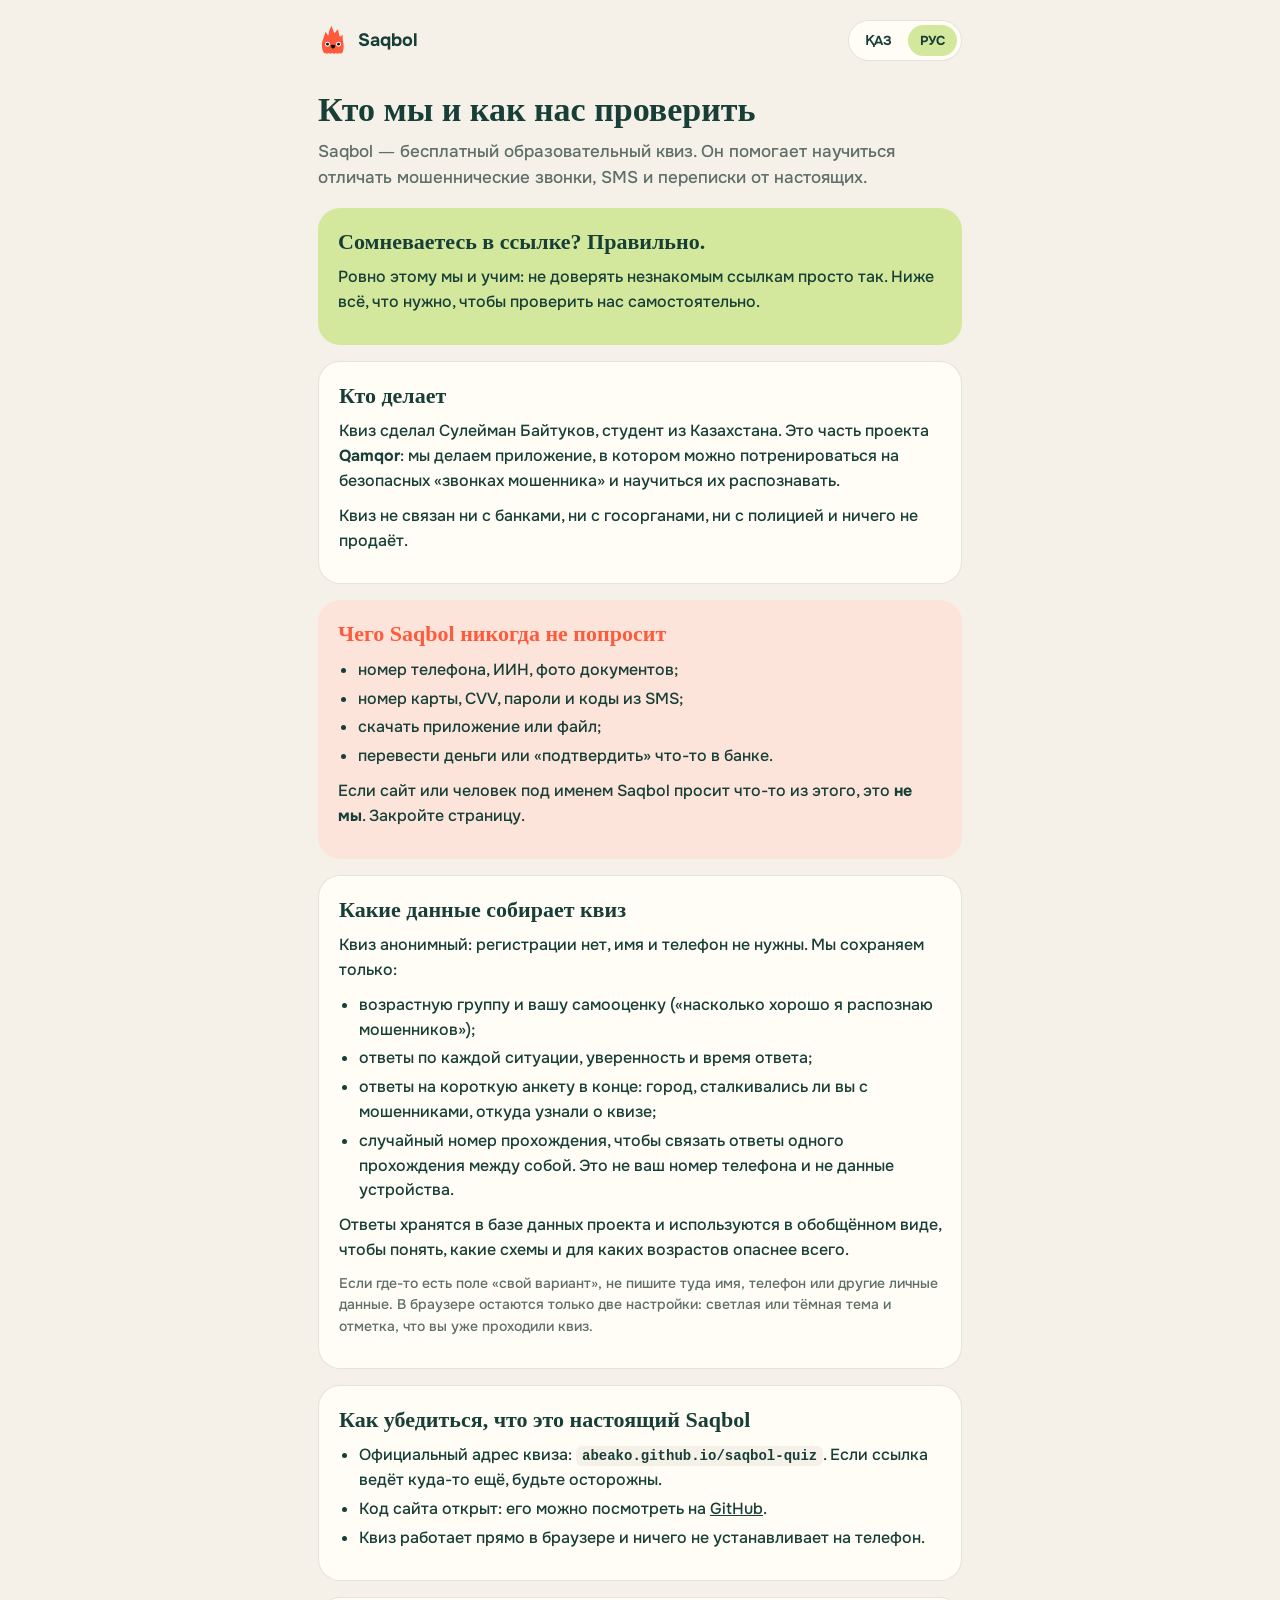
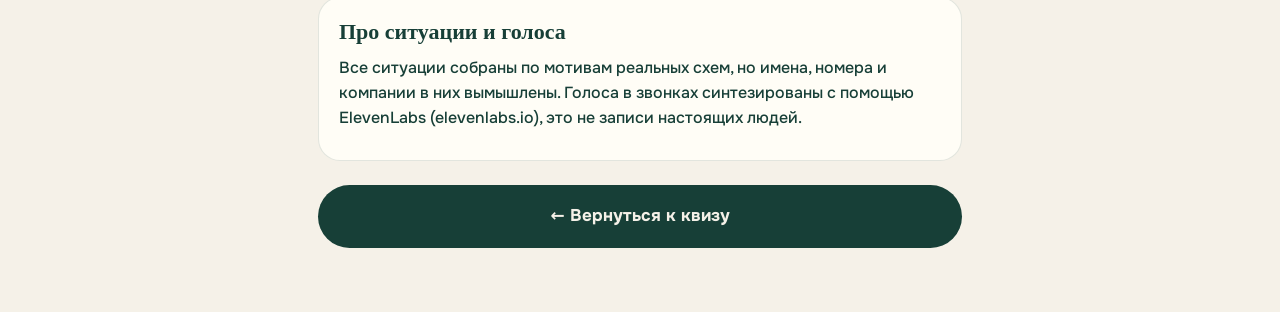
==== about.html @ 48792198 "Страница доверия, превью ссылки и иконка Saqbol - about.html: кто делает квиз, какие данные собирают" ====
<!doctype html>
<html lang="ru">
  <head>
    <meta charset="utf-8" />
    <meta name="viewport" content="width=device-width, initial-scale=1, viewport-fit=cover" />
    <title>О проекте Saqbol · Saqbol жобасы туралы</title>
    <meta name="description" content="Кто делает квиз Saqbol, какие данные он собирает и как проверить, что ссылка настоящая. · Saqbol квизін кім жасайды, қандай дерек жинайды, сілтемені қалай тексеруге болады." />
    <meta name="theme-color" content="#F5F1E8" />
    <meta property="og:type" content="website" />
    <meta property="og:site_name" content="Saqbol" />
    <meta property="og:title" content="О проекте Saqbol · Saqbol жобасы туралы" />
    <meta property="og:description" content="Кто мы, какие данные собирает квиз и как проверить, что ссылка настоящая." />
    <meta property="og:image" content="https://abeako.github.io/saqbol-quiz/og.jpg" />
    <meta property="og:image:width" content="1200" />
    <meta property="og:image:height" content="630" />
    <meta name="twitter:card" content="summary_large_image" />
    <link rel="icon" type="image/png" href="./favicon.png" />
    <link rel="apple-touch-icon" href="./icon.png" />
    <style>
      @font-face { font-family: Lora; font-weight: 600; font-display: swap; src: url(./assets/lora-cyrillic-600-normal-DuzuWObJ.woff2) format("woff2"); }
      @font-face { font-family: Lora; font-weight: 600; font-display: swap; src: url(./assets/lora-latin-600-normal-B-3RcLOQ.woff2) format("woff2"); unicode-range: U+0000-00FF; }
      @font-face { font-family: Onest; font-weight: 500; font-display: swap; src: url(./assets/onest-cyrillic-500-normal-CJRUgmys.woff2) format("woff2"); }
      @font-face { font-family: Onest; font-weight: 500; font-display: swap; src: url(./assets/onest-latin-500-normal-2-RsuwM3.woff2) format("woff2"); unicode-range: U+0000-00FF; }
      @font-face { font-family: Onest; font-weight: 700; font-display: swap; src: url(./assets/onest-cyrillic-700-normal-3rOSeAdn.woff2) format("woff2"); }
      @font-face { font-family: Onest; font-weight: 700; font-display: swap; src: url(./assets/onest-latin-700-normal-DMkYZIUB.woff2) format("woff2"); unicode-range: U+0000-00FF; }

      :root {
        --bg: #F5F1E8; --card: #FFFDF6; --ink: #173F37; --muted: #5E6E68; --line: rgba(23, 63, 55, .12);
        --accent: #D3E89D; --accent-ink: #173F37; --warn: #FF5A3C; --warn-bg: #FCE4DA; --btn: #173F37; --btn-ink: #F5F1E8;
      }
      [data-theme="dark"] {
        --bg: #17123F; --card: #1F1A4A; --ink: #F6F3FF; --muted: #B9B2E0; --line: rgba(246, 243, 255, .12);
        --accent: #7B4DFF; --accent-ink: #FFFFFF; --warn: #FF7A4D; --warn-bg: #2E2866; --btn: #F6F3FF; --btn-ink: #17123F;
      }
      * { box-sizing: border-box; }
      html, body { margin: 0; background: var(--bg); color: var(--ink); }
      body { font: 500 16px/1.55 Onest, system-ui, sans-serif; -webkit-font-smoothing: antialiased; }
      .wrap { max-width: 680px; margin: 0 auto; padding: 20px 18px 64px; }
      header { display: flex; align-items: center; gap: 10px; justify-content: space-between; }
      .brand { display: flex; align-items: center; gap: 10px; font-weight: 700; font-size: 18px; color: inherit; text-decoration: none; }
      .brand svg { width: 30px; height: 33px; }
      .langs { display: flex; gap: 4px; padding: 4px; border-radius: 999px; background: var(--card); border: 1px solid var(--line); }
      .langs button { border: 0; background: transparent; color: var(--ink); font: 700 13px Onest, sans-serif; padding: 7px 12px; border-radius: 999px; cursor: pointer; }
      .langs button[aria-pressed="true"] { background: var(--accent); color: var(--accent-ink); }
      h1 { font: 600 34px/1.12 Lora, Georgia, serif; margin: 30px 0 10px; }
      h2 { font: 600 22px/1.25 Lora, Georgia, serif; margin: 0 0 10px; }
      p { margin: 0 0 10px; }
      .lead { color: var(--muted); font-size: 17px; }
      .card { background: var(--card); border: 1px solid var(--line); border-radius: 22px; padding: 20px; margin-top: 16px; }
      .hello { background: var(--accent); color: var(--accent-ink); border: 0; }
      .warn { background: var(--warn-bg); border: 0; }
      .warn h2 { color: var(--warn); }
      ul { margin: 6px 0 10px; padding-left: 20px; }
      li { margin: 4px 0; }
      .muted { color: var(--muted); font-size: 14px; }
      code { font: 600 14px ui-monospace, Menlo, monospace; background: var(--bg); padding: 2px 6px; border-radius: 6px; word-break: break-all; }
      a { color: inherit; }
      .btn { display: flex; align-items: center; justify-content: center; gap: 10px; margin-top: 24px; padding: 18px; border-radius: 999px;
             background: var(--btn); color: var(--btn-ink); font-weight: 700; font-size: 17px; text-decoration: none; border: 0; width: 100%; cursor: pointer; }
      [hidden] { display: none !important; }
    </style>
  </head>
  <body>
    <div class="wrap">
      <header>
        <a class="brand" href="./">
          <svg viewBox="0 0 120 130" aria-hidden="true"><path d="M22 112 C14 96 14 72 21 58 Q25 48 30 30 Q36 40 41 46 Q43 24 54 6 Q59 22 66 36 Q71 28 80 20 Q83 38 87 50 Q93 47 99 42 Q97 56 100 66 C104 86 104 100 98 112 Q92 121 85 115 Q78 121 71 115 Q64 121 57 115 Q50 121 43 115 Q36 121 29 115 Q24 118 22 112 Z" fill="#FF5A3C"/><circle cx="38" cy="80" r="9.6" fill="#fff"/><circle cx="38" cy="79.5" r="5.76" fill="#141414"/><circle cx="82" cy="80" r="9.6" fill="#fff"/><circle cx="82" cy="79.5" r="5.76" fill="#141414"/><path d="M51 83 Q60 81 69 83 Q69 96 60 97 Q51 96 51 83 Z" fill="#141414"/></svg>
          Saqbol
        </a>
        <div class="langs" role="group" aria-label="Язык · Тіл">
          <button type="button" data-set="kk">ҚАЗ</button>
          <button type="button" data-set="ru">РУС</button>
        </div>
      </header>

      <!-- ============ РУССКИЙ ============ -->
      <main lang="ru" data-lang="ru">
        <h1>Кто мы и как нас проверить</h1>
        <p class="lead">Saqbol — бесплатный образовательный квиз. Он помогает научиться отличать мошеннические звонки, SMS и переписки от настоящих.</p>

        <section class="card hello">
          <h2>Сомневаетесь в ссылке? Правильно.</h2>
          <p>Ровно этому мы и учим: не доверять незнакомым ссылкам просто так. Ниже всё, что нужно, чтобы проверить нас самостоятельно.</p>
        </section>

        <section class="card">
          <h2>Кто делает</h2>
          <p>Квиз сделал Сулейман Байтуков, студент из Казахстана. Это часть проекта <b>Qamqor</b>: мы делаем приложение, в котором можно потренироваться на безопасных «звонках мошенника» и научиться их распознавать.</p>
          <p>Квиз не связан ни с банками, ни с госорганами, ни с полицией и ничего не продаёт.</p>
        </section>

        <section class="card warn">
          <h2>Чего Saqbol никогда не попросит</h2>
          <ul>
            <li>номер телефона, ИИН, фото документов;</li>
            <li>номер карты, CVV, пароли и коды из SMS;</li>
            <li>скачать приложение или файл;</li>
            <li>перевести деньги или «подтвердить» что-то в банке.</li>
          </ul>
          <p>Если сайт или человек под именем Saqbol просит что-то из этого, это <b>не мы</b>. Закройте страницу.</p>
        </section>

        <section class="card">
          <h2>Какие данные собирает квиз</h2>
          <p>Квиз анонимный: регистрации нет, имя и телефон не нужны. Мы сохраняем только:</p>
          <ul>
            <li>возрастную группу и вашу самооценку («насколько хорошо я распознаю мошенников»);</li>
            <li>ответы по каждой ситуации, уверенность и время ответа;</li>
            <li>ответы на короткую анкету в конце: город, сталкивались ли вы с мошенниками, откуда узнали о квизе;</li>
            <li>случайный номер прохождения, чтобы связать ответы одного прохождения между собой. Это не ваш номер телефона и не данные устройства.</li>
          </ul>
          <p>Ответы хранятся в базе данных проекта и используются в обобщённом виде, чтобы понять, какие схемы и для каких возрастов опаснее всего.</p>
          <p class="muted">Если где-то есть поле «свой вариант», не пишите туда имя, телефон или другие личные данные. В браузере остаются только две настройки: светлая или тёмная тема и отметка, что вы уже проходили квиз.</p>
        </section>

        <section class="card">
          <h2>Как убедиться, что это настоящий Saqbol</h2>
          <ul>
            <li>Официальный адрес квиза: <code>abeako.github.io/saqbol-quiz</code>. Если ссылка ведёт куда-то ещё, будьте осторожны.</li>
            <li>Код сайта открыт: его можно посмотреть на <a href="https://github.com/abeako/saqbol-quiz" target="_blank" rel="noopener">GitHub</a>.</li>
            <li>Квиз работает прямо в браузере и ничего не устанавливает на телефон.</li>
          </ul>
        </section>

        <section class="card">
          <h2>Про ситуации и голоса</h2>
          <p>Все ситуации собраны по мотивам реальных схем, но имена, номера и компании в них вымышлены. Голоса в звонках синтезированы с помощью ElevenLabs (elevenlabs.io), это не записи настоящих людей.</p>
        </section>

        <a class="btn back" href="./">← Вернуться к квизу</a>
      </main>

      <!-- ============ ҚАЗАҚША ============ -->
      <main lang="kk" data-lang="kk" hidden>
        <h1>Біз кімбіз және бізді қалай тексеруге болады</h1>
        <p class="lead">Saqbol — тегін білім беру квизі. Ол алаяқтардың қоңырауларын, SMS пен хаттарын шынайыларынан ажыратуға үйретеді.</p>

        <section class="card hello">
          <h2>Сілтемеге күмәнданып тұрсыз ба? Дұрыс жасайсыз.</h2>
          <p>Біз дәл осыған үйретеміз: бейтаныс сілтемеге бірден сенбеу керек. Төменде бізді өзіңіз тексеруге қажеттінің бәрі бар.</p>
        </section>

        <section class="card">
          <h2>Кім жасайды</h2>
          <p>Квизді Қазақстандағы студент Сулейман Байтуков жасады. Бұл <b>Qamqor</b> жобасының бөлігі: біз қауіпсіз «алаяқ қоңырауларында» жаттығып, оларды тануды үйрететін қосымша жасап жатырмыз.</p>
          <p>Квиз банктермен, мемлекеттік органдармен немесе полициямен байланысты емес және ештеңе сатпайды.</p>
        </section>

        <section class="card warn">
          <h2>Saqbol ешқашан сұрамайды</h2>
          <ul>
            <li>телефон нөмірін, ЖСН-ды, құжаттардың суретін;</li>
            <li>карта нөмірін, CVV-ді, құпиясөздерді және SMS-кодтарды;</li>
            <li>қосымша немесе файл жүктеуді;</li>
            <li>ақша аударуды немесе банкте бір нәрсені «растауды».</li>
          </ul>
          <p>Егер Saqbol атынан сайт немесе адам осының бірін сұраса, бұл <b>біз емеспіз</b>. Бетті жабыңыз.</p>
        </section>

        <section class="card">
          <h2>Квиз қандай деректер жинайды</h2>
          <p>Квиз жасырын: тіркелу жоқ, аты-жөніңіз бен телефоныңыз керек емес. Біз тек мыналарды сақтаймыз:</p>
          <ul>
            <li>жас тобыңыз және өзіңізді бағалауыңыз («алаяқтарды қаншалықты жақсы танимын»);</li>
            <li>әр жағдай бойынша жауаптарыңыз, сенімділігіңіз және жауап беру уақыты;</li>
            <li>соңындағы қысқа сауалнама жауаптары: қалаңыз, алаяқтарға тап болдыңыз ба, квиз туралы қайдан білдіңіз;</li>
            <li>бір өтудің жауаптарын бір-бірімен байланыстыратын кездейсоқ нөмір. Бұл сіздің телефон нөміріңіз де, құрылғыңыздың деректері де емес.</li>
          </ul>
          <p>Жауаптар жобаның дерекқорында сақталады және жалпыланған түрде ғана қолданылады: қай схемалар қай жастағыларға қауіптірек екенін түсіну үшін.</p>
          <p class="muted">«Өз нұсқаңыз» өрісі болса, оған атыңызды, телефоныңызды немесе басқа жеке деректеріңізді жазбаңыз. Браузерде тек екі баптау қалады: ашық немесе қараңғы тақырып және квизді бұрын өткеніңіз туралы белгі.</p>
        </section>

        <section class="card">
          <h2>Бұл нағыз Saqbol екенін қалай білуге болады</h2>
          <ul>
            <li>Квиздің ресми мекенжайы: <code>abeako.github.io/saqbol-quiz</code>. Сілтеме басқа жерге апарса, абай болыңыз.</li>
            <li>Сайттың коды ашық: оны <a href="https://github.com/abeako/saqbol-quiz" target="_blank" rel="noopener">GitHub</a>-та көруге болады.</li>
            <li>Квиз тікелей браузерде жұмыс істейді және телефонға ештеңе орнатпайды.</li>
          </ul>
        </section>

        <section class="card">
          <h2>Жағдайлар мен дауыстар туралы</h2>
          <p>Барлық жағдай нақты схемалар негізінде құрастырылған, бірақ ондағы есімдер, нөмірлер мен компаниялар ойдан шығарылған. Қоңыраулардағы дауыстар ElevenLabs (elevenlabs.io) арқылы жасалған, бұл нақты адамдардың жазбасы емес.</p>
        </section>

        <a class="btn back" href="./">← Квизге оралу</a>
      </main>
    </div>

    <script>
      (function () {
        var root = document.documentElement;
        try {
          var th = localStorage.getItem("saqbol_theme");
          if (th !== "light" && th !== "dark") th = matchMedia("(prefers-color-scheme: light)").matches ? "light" : "dark";
          root.dataset.theme = th;
          document.querySelector('meta[name="theme-color"]').setAttribute("content", th === "dark" ? "#17123F" : "#F5F1E8");
        } catch (e) {}

        function setLang(l) {
          if (l !== "kk" && l !== "ru") l = "ru";
          root.lang = l;
          document.querySelectorAll("main[data-lang]").forEach(function (m) { m.hidden = m.dataset.lang !== l; });
          document.querySelectorAll(".langs button").forEach(function (b) { b.setAttribute("aria-pressed", String(b.dataset.set === l)); });
          document.title = l === "kk" ? "Saqbol жобасы туралы" : "О проекте Saqbol";
          try { history.replaceState(null, "", "?lang=" + l); } catch (e) {}
        }
        var q = null;
        try { q = new URLSearchParams(location.search).get("lang"); } catch (e) {}
        setLang(q || ((navigator.language || "").toLowerCase().indexOf("kk") === 0 ? "kk" : "ru"));
        document.querySelectorAll(".langs button").forEach(function (b) {
          b.addEventListener("click", function () { setLang(b.dataset.set); });
        });

        // Opened from the quiz in a new tab: closing returns the person to their unfinished quiz.
        document.querySelectorAll(".back").forEach(function (a) {
          a.addEventListener("click", function (e) {
            if (window.opener && !window.opener.closed) { e.preventDefault(); window.close(); }
          });
        });
      })();
    </script>
  </body>
</html>
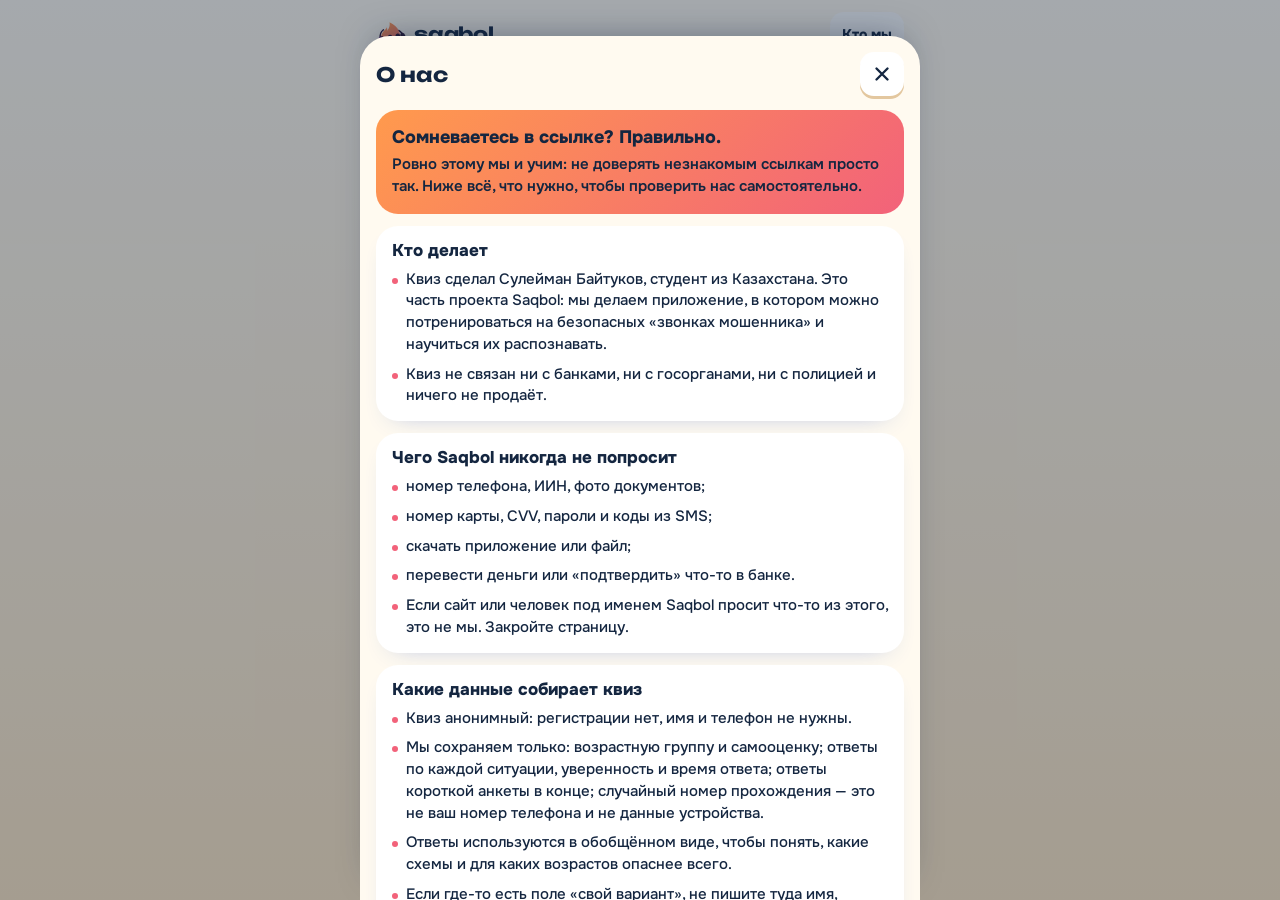
==== commit 3643256d: "Квиз 2026-11-23: новый дизайн, 5 сложных сценариев для всех, страницы «Как не попасться» и «О нас» С" ====
--- a/about.html
+++ b/about.html
@@ -1,225 +1,21 @@
 <!doctype html>
 <html lang="ru">
-  <head>
-    <meta charset="utf-8" />
-    <meta name="viewport" content="width=device-width, initial-scale=1, viewport-fit=cover" />
-    <title>О проекте Saqbol · Saqbol жобасы туралы</title>
-    <meta name="description" content="Кто делает квиз Saqbol, какие данные он собирает и как проверить, что ссылка настоящая. · Saqbol квизін кім жасайды, қандай дерек жинайды, сілтемені қалай тексеруге болады." />
-    <meta name="theme-color" content="#F5F1E8" />
-    <meta property="og:type" content="website" />
-    <meta property="og:site_name" content="Saqbol" />
-    <meta property="og:title" content="О проекте Saqbol · Saqbol жобасы туралы" />
-    <meta property="og:description" content="Кто мы, какие данные собирает квиз и как проверить, что ссылка настоящая." />
-    <meta property="og:image" content="https://abeako.github.io/saqbol-quiz/og.jpg" />
-    <meta property="og:image:width" content="1200" />
-    <meta property="og:image:height" content="630" />
-    <meta name="twitter:card" content="summary_large_image" />
-    <link rel="icon" type="image/png" href="./favicon.png" />
-    <link rel="apple-touch-icon" href="./icon.png" />
-    <style>
-      @font-face { font-family: Lora; font-weight: 600; font-display: swap; src: url(./assets/lora-cyrillic-600-normal-DuzuWObJ.woff2) format("woff2"); }
-      @font-face { font-family: Lora; font-weight: 600; font-display: swap; src: url(./assets/lora-latin-600-normal-B-3RcLOQ.woff2) format("woff2"); unicode-range: U+0000-00FF; }
-      @font-face { font-family: Onest; font-weight: 500; font-display: swap; src: url(./assets/onest-cyrillic-500-normal-CJRUgmys.woff2) format("woff2"); }
-      @font-face { font-family: Onest; font-weight: 500; font-display: swap; src: url(./assets/onest-latin-500-normal-2-RsuwM3.woff2) format("woff2"); unicode-range: U+0000-00FF; }
-      @font-face { font-family: Onest; font-weight: 700; font-display: swap; src: url(./assets/onest-cyrillic-700-normal-3rOSeAdn.woff2) format("woff2"); }
-      @font-face { font-family: Onest; font-weight: 700; font-display: swap; src: url(./assets/onest-latin-700-normal-DMkYZIUB.woff2) format("woff2"); unicode-range: U+0000-00FF; }
-
-      :root {
-        --bg: #F5F1E8; --card: #FFFDF6; --ink: #173F37; --muted: #5E6E68; --line: rgba(23, 63, 55, .12);
-        --accent: #D3E89D; --accent-ink: #173F37; --warn: #FF5A3C; --warn-bg: #FCE4DA; --btn: #173F37; --btn-ink: #F5F1E8;
-      }
-      [data-theme="dark"] {
-        --bg: #17123F; --card: #1F1A4A; --ink: #F6F3FF; --muted: #B9B2E0; --line: rgba(246, 243, 255, .12);
-        --accent: #7B4DFF; --accent-ink: #FFFFFF; --warn: #FF7A4D; --warn-bg: #2E2866; --btn: #F6F3FF; --btn-ink: #17123F;
-      }
-      * { box-sizing: border-box; }
-      html, body { margin: 0; background: var(--bg); color: var(--ink); }
-      body { font: 500 16px/1.55 Onest, system-ui, sans-serif; -webkit-font-smoothing: antialiased; }
-      .wrap { max-width: 680px; margin: 0 auto; padding: 20px 18px 64px; }
-      header { display: flex; align-items: center; gap: 10px; justify-content: space-between; }
-      .brand { display: flex; align-items: center; gap: 10px; font-weight: 700; font-size: 18px; color: inherit; text-decoration: none; }
-      .brand svg { width: 30px; height: 33px; }
-      .langs { display: flex; gap: 4px; padding: 4px; border-radius: 999px; background: var(--card); border: 1px solid var(--line); }
-      .langs button { border: 0; background: transparent; color: var(--ink); font: 700 13px Onest, sans-serif; padding: 7px 12px; border-radius: 999px; cursor: pointer; }
-      .langs button[aria-pressed="true"] { background: var(--accent); color: var(--accent-ink); }
-      h1 { font: 600 34px/1.12 Lora, Georgia, serif; margin: 30px 0 10px; }
-      h2 { font: 600 22px/1.25 Lora, Georgia, serif; margin: 0 0 10px; }
-      p { margin: 0 0 10px; }
-      .lead { color: var(--muted); font-size: 17px; }
-      .card { background: var(--card); border: 1px solid var(--line); border-radius: 22px; padding: 20px; margin-top: 16px; }
-      .hello { background: var(--accent); color: var(--accent-ink); border: 0; }
-      .warn { background: var(--warn-bg); border: 0; }
-      .warn h2 { color: var(--warn); }
-      ul { margin: 6px 0 10px; padding-left: 20px; }
-      li { margin: 4px 0; }
-      .muted { color: var(--muted); font-size: 14px; }
-      code { font: 600 14px ui-monospace, Menlo, monospace; background: var(--bg); padding: 2px 6px; border-radius: 6px; word-break: break-all; }
-      a { color: inherit; }
-      .btn { display: flex; align-items: center; justify-content: center; gap: 10px; margin-top: 24px; padding: 18px; border-radius: 999px;
-             background: var(--btn); color: var(--btn-ink); font-weight: 700; font-size: 17px; text-decoration: none; border: 0; width: 100%; cursor: pointer; }
-      [hidden] { display: none !important; }
-    </style>
-  </head>
-  <body>
-    <div class="wrap">
-      <header>
-        <a class="brand" href="./">
-          <svg viewBox="0 0 120 130" aria-hidden="true"><path d="M22 112 C14 96 14 72 21 58 Q25 48 30 30 Q36 40 41 46 Q43 24 54 6 Q59 22 66 36 Q71 28 80 20 Q83 38 87 50 Q93 47 99 42 Q97 56 100 66 C104 86 104 100 98 112 Q92 121 85 115 Q78 121 71 115 Q64 121 57 115 Q50 121 43 115 Q36 121 29 115 Q24 118 22 112 Z" fill="#FF5A3C"/><circle cx="38" cy="80" r="9.6" fill="#fff"/><circle cx="38" cy="79.5" r="5.76" fill="#141414"/><circle cx="82" cy="80" r="9.6" fill="#fff"/><circle cx="82" cy="79.5" r="5.76" fill="#141414"/><path d="M51 83 Q60 81 69 83 Q69 96 60 97 Q51 96 51 83 Z" fill="#141414"/></svg>
-          Saqbol
-        </a>
-        <div class="langs" role="group" aria-label="Язык · Тіл">
-          <button type="button" data-set="kk">ҚАЗ</button>
-          <button type="button" data-set="ru">РУС</button>
-        </div>
-      </header>
-
-      <!-- ============ РУССКИЙ ============ -->
-      <main lang="ru" data-lang="ru">
-        <h1>Кто мы и как нас проверить</h1>
-        <p class="lead">Saqbol — бесплатный образовательный квиз. Он помогает научиться отличать мошеннические звонки, SMS и переписки от настоящих.</p>
-
-        <section class="card hello">
-          <h2>Сомневаетесь в ссылке? Правильно.</h2>
-          <p>Ровно этому мы и учим: не доверять незнакомым ссылкам просто так. Ниже всё, что нужно, чтобы проверить нас самостоятельно.</p>
-        </section>
-
-        <section class="card">
-          <h2>Кто делает</h2>
-          <p>Квиз сделал Сулейман Байтуков, студент из Казахстана. Это часть проекта <b>Qamqor</b>: мы делаем приложение, в котором можно потренироваться на безопасных «звонках мошенника» и научиться их распознавать.</p>
-          <p>Квиз не связан ни с банками, ни с госорганами, ни с полицией и ничего не продаёт.</p>
-        </section>
-
-        <section class="card warn">
-          <h2>Чего Saqbol никогда не попросит</h2>
-          <ul>
-            <li>номер телефона, ИИН, фото документов;</li>
-            <li>номер карты, CVV, пароли и коды из SMS;</li>
-            <li>скачать приложение или файл;</li>
-            <li>перевести деньги или «подтвердить» что-то в банке.</li>
-          </ul>
-          <p>Если сайт или человек под именем Saqbol просит что-то из этого, это <b>не мы</b>. Закройте страницу.</p>
-        </section>
-
-        <section class="card">
-          <h2>Какие данные собирает квиз</h2>
-          <p>Квиз анонимный: регистрации нет, имя и телефон не нужны. Мы сохраняем только:</p>
-          <ul>
-            <li>возрастную группу и вашу самооценку («насколько хорошо я распознаю мошенников»);</li>
-            <li>ответы по каждой ситуации, уверенность и время ответа;</li>
-            <li>ответы на короткую анкету в конце: город, сталкивались ли вы с мошенниками, откуда узнали о квизе;</li>
-            <li>случайный номер прохождения, чтобы связать ответы одного прохождения между собой. Это не ваш номер телефона и не данные устройства.</li>
-          </ul>
-          <p>Ответы хранятся в базе данных проекта и используются в обобщённом виде, чтобы понять, какие схемы и для каких возрастов опаснее всего.</p>
-          <p class="muted">Если где-то есть поле «свой вариант», не пишите туда имя, телефон или другие личные данные. В браузере остаются только две настройки: светлая или тёмная тема и отметка, что вы уже проходили квиз.</p>
-        </section>
-
-        <section class="card">
-          <h2>Как убедиться, что это настоящий Saqbol</h2>
-          <ul>
-            <li>Официальный адрес квиза: <code>abeako.github.io/saqbol-quiz</code>. Если ссылка ведёт куда-то ещё, будьте осторожны.</li>
-            <li>Код сайта открыт: его можно посмотреть на <a href="https://github.com/abeako/saqbol-quiz" target="_blank" rel="noopener">GitHub</a>.</li>
-            <li>Квиз работает прямо в браузере и ничего не устанавливает на телефон.</li>
-          </ul>
-        </section>
-
-        <section class="card">
-          <h2>Про ситуации и голоса</h2>
-          <p>Все ситуации собраны по мотивам реальных схем, но имена, номера и компании в них вымышлены. Голоса в звонках синтезированы с помощью ElevenLabs (elevenlabs.io), это не записи настоящих людей.</p>
-        </section>
-
-        <a class="btn back" href="./">← Вернуться к квизу</a>
-      </main>
-
-      <!-- ============ ҚАЗАҚША ============ -->
-      <main lang="kk" data-lang="kk" hidden>
-        <h1>Біз кімбіз және бізді қалай тексеруге болады</h1>
-        <p class="lead">Saqbol — тегін білім беру квизі. Ол алаяқтардың қоңырауларын, SMS пен хаттарын шынайыларынан ажыратуға үйретеді.</p>
-
-        <section class="card hello">
-          <h2>Сілтемеге күмәнданып тұрсыз ба? Дұрыс жасайсыз.</h2>
-          <p>Біз дәл осыған үйретеміз: бейтаныс сілтемеге бірден сенбеу керек. Төменде бізді өзіңіз тексеруге қажеттінің бәрі бар.</p>
-        </section>
-
-        <section class="card">
-          <h2>Кім жасайды</h2>
-          <p>Квизді Қазақстандағы студент Сулейман Байтуков жасады. Бұл <b>Qamqor</b> жобасының бөлігі: біз қауіпсіз «алаяқ қоңырауларында» жаттығып, оларды тануды үйрететін қосымша жасап жатырмыз.</p>
-          <p>Квиз банктермен, мемлекеттік органдармен немесе полициямен байланысты емес және ештеңе сатпайды.</p>
-        </section>
-
-        <section class="card warn">
-          <h2>Saqbol ешқашан сұрамайды</h2>
-          <ul>
-            <li>телефон нөмірін, ЖСН-ды, құжаттардың суретін;</li>
-            <li>карта нөмірін, CVV-ді, құпиясөздерді және SMS-кодтарды;</li>
-            <li>қосымша немесе файл жүктеуді;</li>
-            <li>ақша аударуды немесе банкте бір нәрсені «растауды».</li>
-          </ul>
-          <p>Егер Saqbol атынан сайт немесе адам осының бірін сұраса, бұл <b>біз емеспіз</b>. Бетті жабыңыз.</p>
-        </section>
-
-        <section class="card">
-          <h2>Квиз қандай деректер жинайды</h2>
-          <p>Квиз жасырын: тіркелу жоқ, аты-жөніңіз бен телефоныңыз керек емес. Біз тек мыналарды сақтаймыз:</p>
-          <ul>
-            <li>жас тобыңыз және өзіңізді бағалауыңыз («алаяқтарды қаншалықты жақсы танимын»);</li>
-            <li>әр жағдай бойынша жауаптарыңыз, сенімділігіңіз және жауап беру уақыты;</li>
-            <li>соңындағы қысқа сауалнама жауаптары: қалаңыз, алаяқтарға тап болдыңыз ба, квиз туралы қайдан білдіңіз;</li>
-            <li>бір өтудің жауаптарын бір-бірімен байланыстыратын кездейсоқ нөмір. Бұл сіздің телефон нөміріңіз де, құрылғыңыздың деректері де емес.</li>
-          </ul>
-          <p>Жауаптар жобаның дерекқорында сақталады және жалпыланған түрде ғана қолданылады: қай схемалар қай жастағыларға қауіптірек екенін түсіну үшін.</p>
-          <p class="muted">«Өз нұсқаңыз» өрісі болса, оған атыңызды, телефоныңызды немесе басқа жеке деректеріңізді жазбаңыз. Браузерде тек екі баптау қалады: ашық немесе қараңғы тақырып және квизді бұрын өткеніңіз туралы белгі.</p>
-        </section>
-
-        <section class="card">
-          <h2>Бұл нағыз Saqbol екенін қалай білуге болады</h2>
-          <ul>
-            <li>Квиздің ресми мекенжайы: <code>abeako.github.io/saqbol-quiz</code>. Сілтеме басқа жерге апарса, абай болыңыз.</li>
-            <li>Сайттың коды ашық: оны <a href="https://github.com/abeako/saqbol-quiz" target="_blank" rel="noopener">GitHub</a>-та көруге болады.</li>
-            <li>Квиз тікелей браузерде жұмыс істейді және телефонға ештеңе орнатпайды.</li>
-          </ul>
-        </section>
-
-        <section class="card">
-          <h2>Жағдайлар мен дауыстар туралы</h2>
-          <p>Барлық жағдай нақты схемалар негізінде құрастырылған, бірақ ондағы есімдер, нөмірлер мен компаниялар ойдан шығарылған. Қоңыраулардағы дауыстар ElevenLabs (elevenlabs.io) арқылы жасалған, бұл нақты адамдардың жазбасы емес.</p>
-        </section>
-
-        <a class="btn back" href="./">← Квизге оралу</a>
-      </main>
-    </div>
-
-    <script>
-      (function () {
-        var root = document.documentElement;
-        try {
-          var th = localStorage.getItem("saqbol_theme");
-          if (th !== "light" && th !== "dark") th = matchMedia("(prefers-color-scheme: light)").matches ? "light" : "dark";
-          root.dataset.theme = th;
-          document.querySelector('meta[name="theme-color"]').setAttribute("content", th === "dark" ? "#17123F" : "#F5F1E8");
-        } catch (e) {}
-
-        function setLang(l) {
-          if (l !== "kk" && l !== "ru") l = "ru";
-          root.lang = l;
-          document.querySelectorAll("main[data-lang]").forEach(function (m) { m.hidden = m.dataset.lang !== l; });
-          document.querySelectorAll(".langs button").forEach(function (b) { b.setAttribute("aria-pressed", String(b.dataset.set === l)); });
-          document.title = l === "kk" ? "Saqbol жобасы туралы" : "О проекте Saqbol";
-          try { history.replaceState(null, "", "?lang=" + l); } catch (e) {}
-        }
-        var q = null;
-        try { q = new URLSearchParams(location.search).get("lang"); } catch (e) {}
-        setLang(q || ((navigator.language || "").toLowerCase().indexOf("kk") === 0 ? "kk" : "ru"));
-        document.querySelectorAll(".langs button").forEach(function (b) {
-          b.addEventListener("click", function () { setLang(b.dataset.set); });
-        });
-
-        // Opened from the quiz in a new tab: closing returns the person to their unfinished quiz.
-        document.querySelectorAll(".back").forEach(function (a) {
-          a.addEventListener("click", function (e) {
-            if (window.opener && !window.opener.closed) { e.preventDefault(); window.close(); }
-          });
-        });
-      })();
-    </script>
-  </body>
+<head>
+<meta charset="utf-8">
+<meta name="viewport" content="width=device-width, initial-scale=1">
+<title>Saqbol — о проекте</title>
+<meta name="robots" content="noindex">
+<script>
+  // Старый адрес страницы «О нас»: теперь она внутри квиза (#about). Язык сохраняем.
+  (function () {
+    var kk = /(?:^|[?&])lang=kk(?:&|$)/.test(location.search) || location.hash === '#kk';
+    location.replace('./' + (kk ? '?lang=kk' : '') + '#about');
+  })();
+</script>
+<noscript><meta http-equiv="refresh" content="0; url=./#about"></noscript>
+<style>body{margin:0;background:#FFF3DF;font-family:system-ui,sans-serif;color:#142640}</style>
+</head>
+<body>
+<p style="padding:24px"><a href="./#about">Saqbol — о проекте · жоба туралы</a></p>
+</body>
 </html>
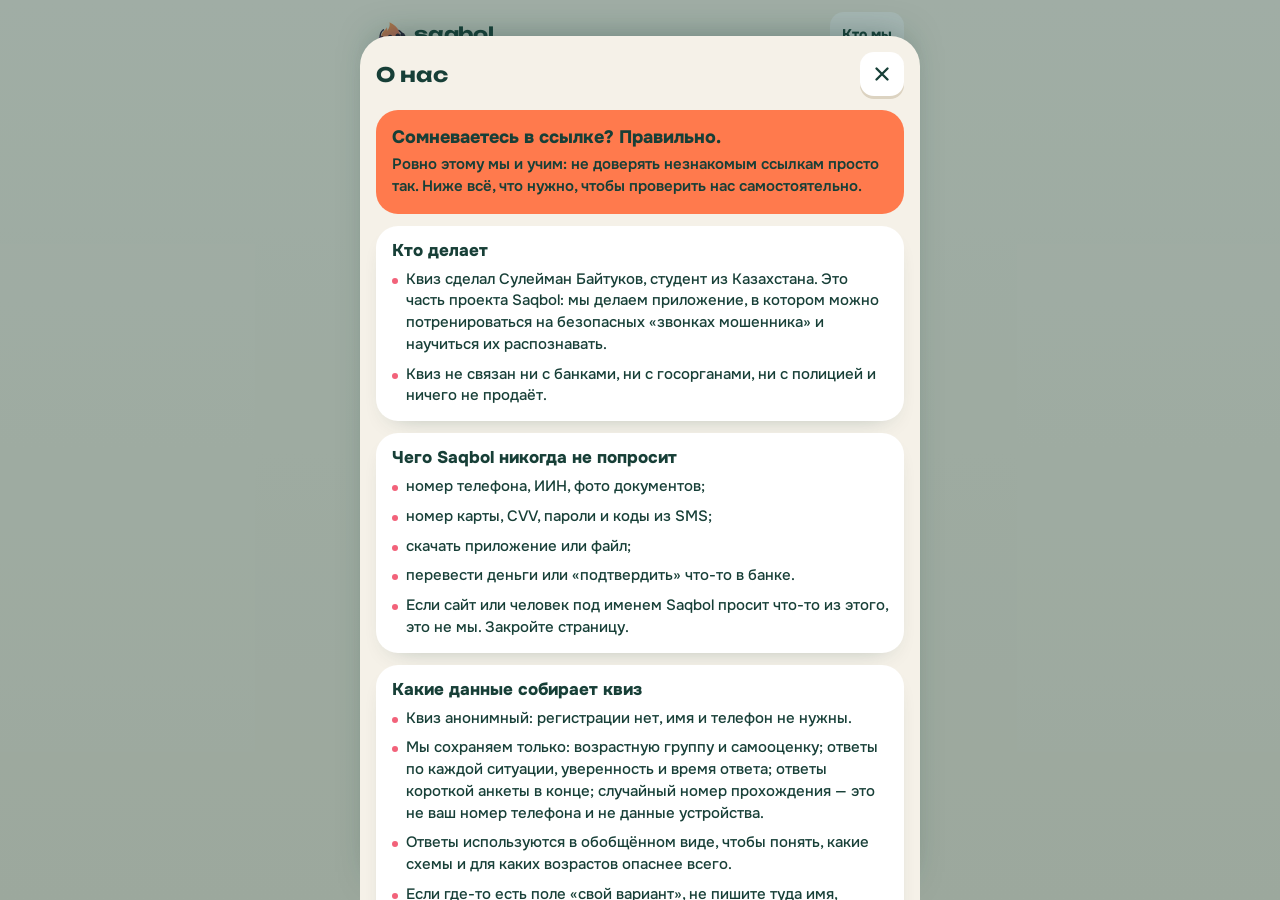
==== commit a10d5d20: "Квиз: палитра «Хвоя и лайм» по обновлённому макету владельца Co-Authored-By: Claude Opus 5.5 <norepl" ====
--- a/about.html
+++ b/about.html
@@ -13,7 +13,7 @@
   })();
 </script>
 <noscript><meta http-equiv="refresh" content="0; url=./#about"></noscript>
-<style>body{margin:0;background:#FFF3DF;font-family:system-ui,sans-serif;color:#142640}</style>
+<style>body{margin:0;background:#EFE9DC;font-family:system-ui,sans-serif;color:#173F37}</style>
 </head>
 <body>
 <p style="padding:24px"><a href="./#about">Saqbol — о проекте · жоба туралы</a></p>
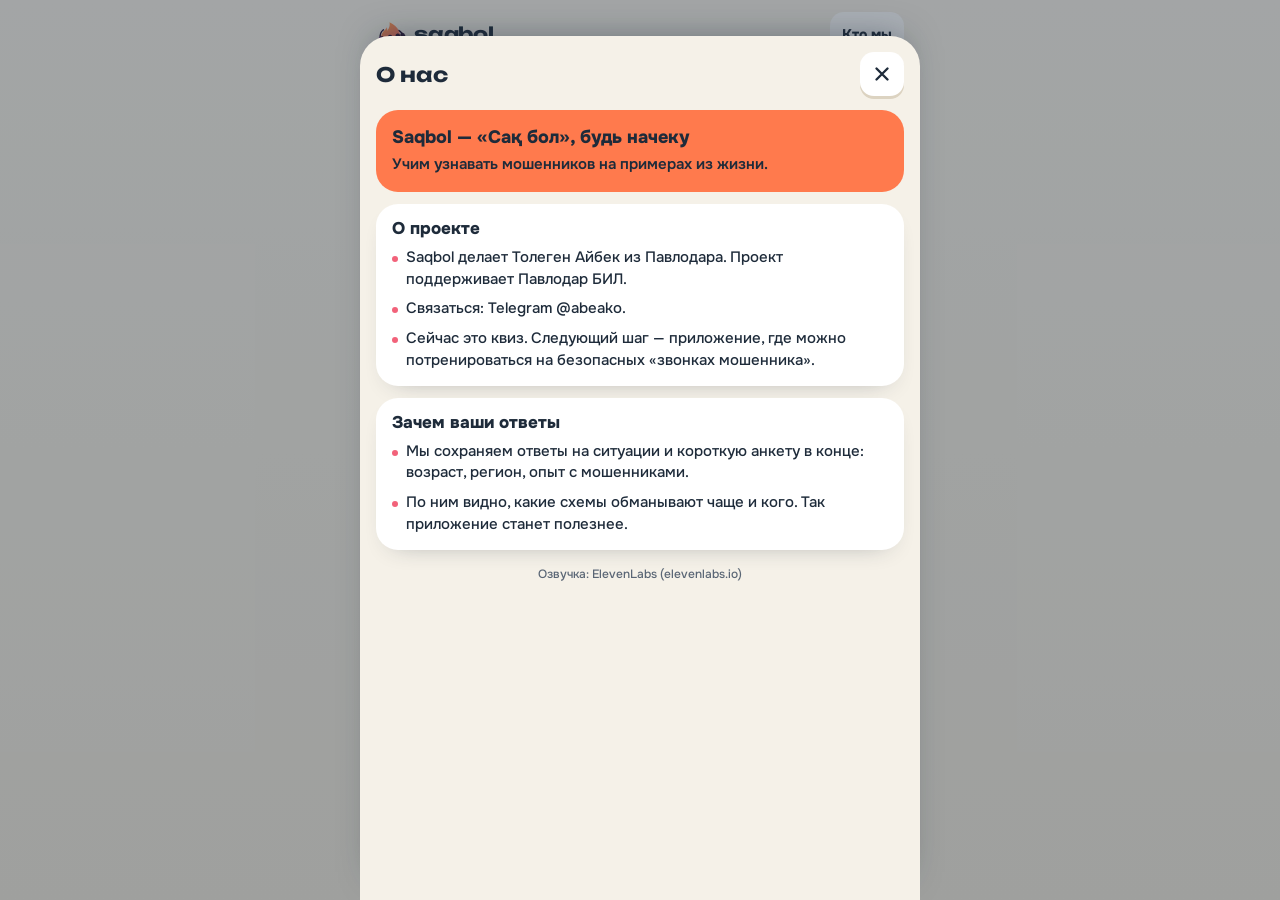
==== commit c6b14365: "Квиз для 50+: дружелюбные цвета, голосовые вместо звонка, «Кто мы», без прокрутки Сборка из abeako/Q" ====
--- a/about.html
+++ b/about.html
@@ -13,7 +13,7 @@
   })();
 </script>
 <noscript><meta http-equiv="refresh" content="0; url=./#about"></noscript>
-<style>body{margin:0;background:#EFE9DC;font-family:system-ui,sans-serif;color:#173F37}</style>
+<style>body{margin:0;background:#EFE9DC;font-family:system-ui,sans-serif;color:#1E2B3A}</style>
 </head>
 <body>
 <p style="padding:24px"><a href="./#about">Saqbol — о проекте · жоба туралы</a></p>
